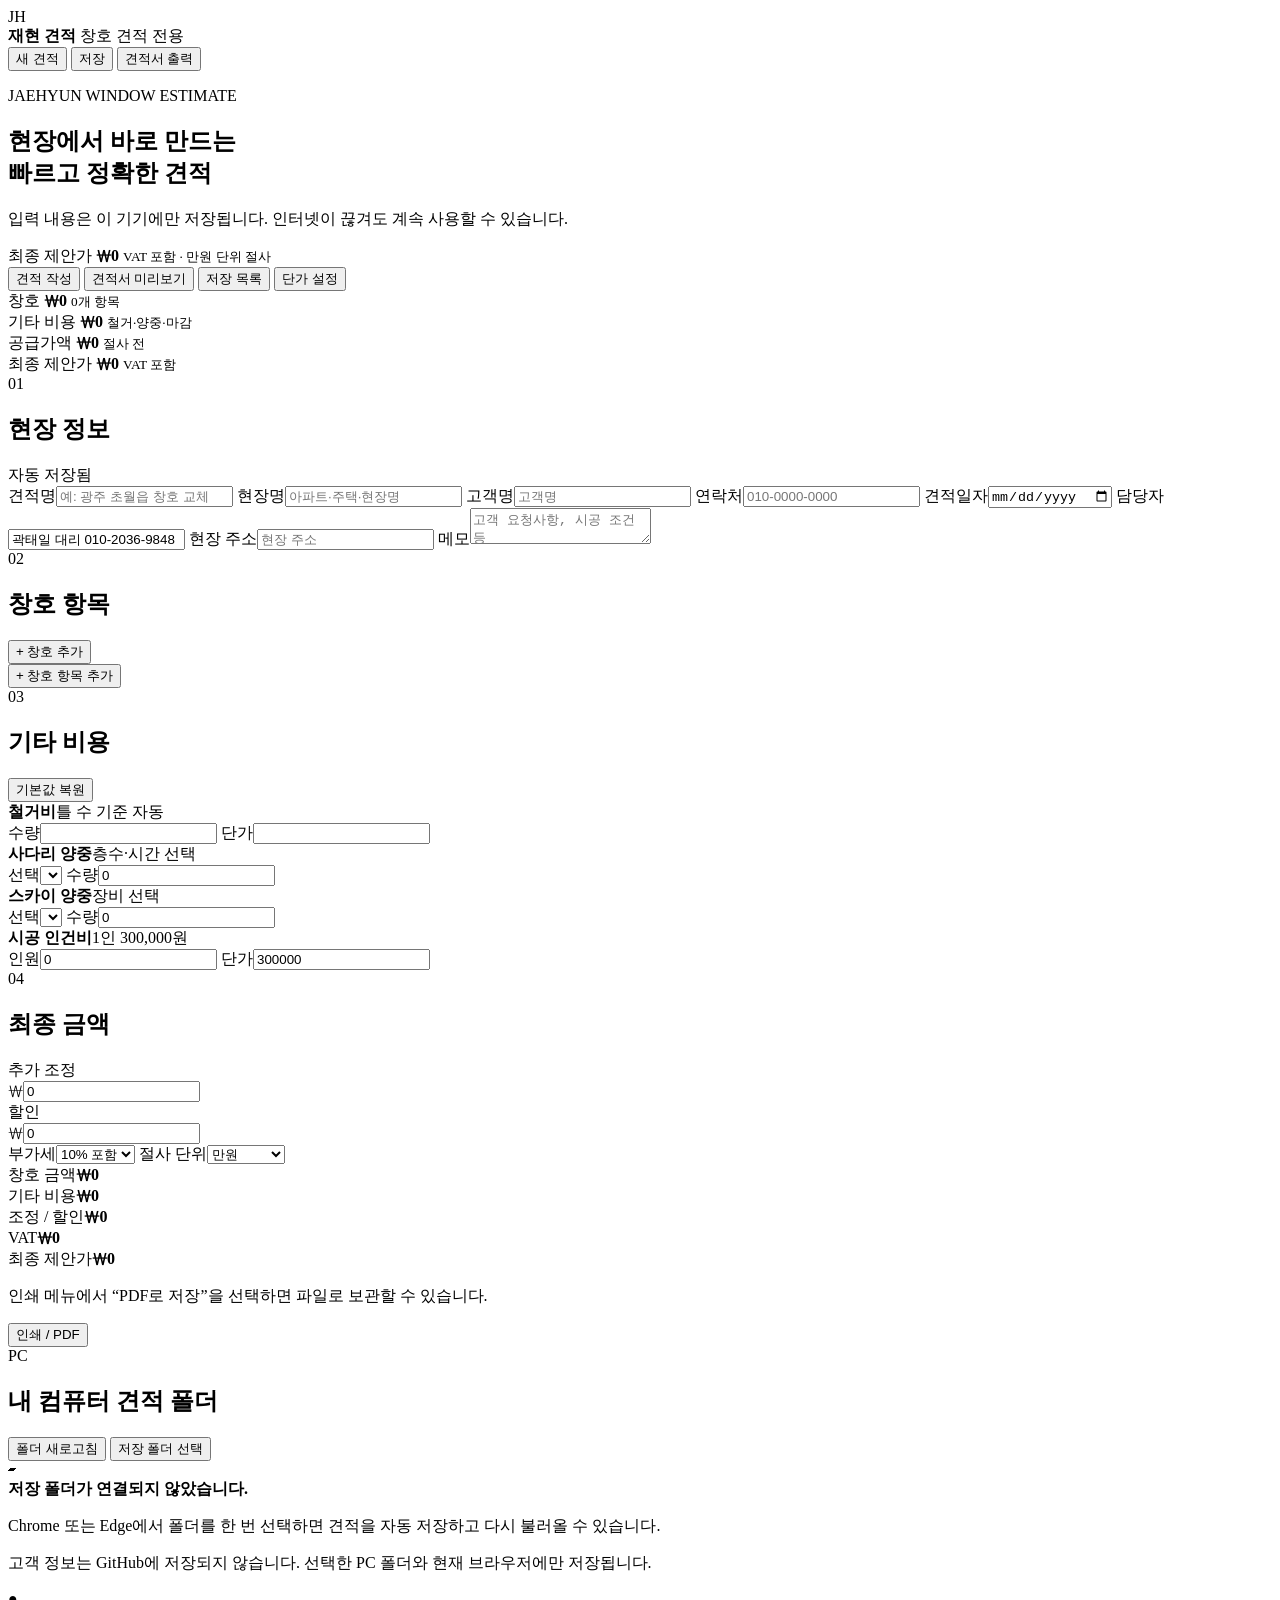
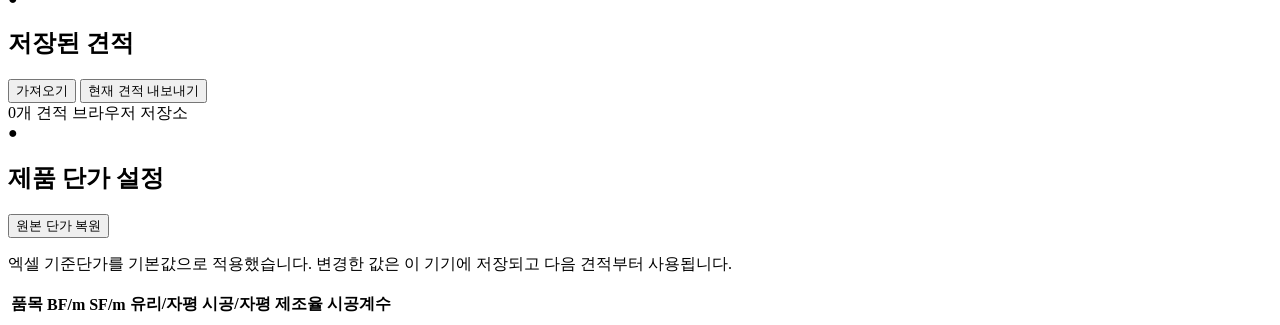
==== index.html @ d952bd0a "Create index.html" ====
<!doctype html>
<html lang="ko">
<head>
  <meta charset="utf-8">
  <meta name="viewport" content="width=device-width, initial-scale=1, viewport-fit=cover">
  <meta name="theme-color" content="#123b33">
  <meta name="description" content="재현하늘창 전용 창호 견적 앱">
  <title>재현 견적</title>
  <link rel="manifest" href="./manifest.webmanifest">
  <link rel="icon" href="./icon.svg" type="image/svg+xml">
  <link rel="stylesheet" href="./styles.css?v=2">
</head>
<body>
  <header class="app-header">
    <div class="brand">
      <span class="brand-mark" aria-hidden="true">JH</span>
      <div>
        <strong>재현 견적</strong>
        <span>창호 견적 전용</span>
      </div>
    </div>
    <nav class="header-actions" aria-label="견적 작업">
      <button type="button" class="ghost" id="newQuoteBtn">새 견적</button>
      <button type="button" class="ghost" id="saveBtn">저장</button>
      <button type="button" class="primary" id="printBtn">견적서 출력</button>
    </nav>
  </header>

  <main class="app-shell">
    <section class="hero">
      <div>
        <p class="eyebrow">JAEHYUN WINDOW ESTIMATE</p>
        <h1>현장에서 바로 만드는<br>빠르고 정확한 견적</h1>
        <p>입력 내용은 이 기기에만 저장됩니다. 인터넷이 끊겨도 계속 사용할 수 있습니다.</p>
      </div>
      <div class="hero-total">
        <span>최종 제안가</span>
        <strong id="heroTotal">₩0</strong>
        <small id="heroVatLabel">VAT 포함 · 만원 단위 절사</small>
      </div>
    </section>

    <div class="tabs" role="tablist" aria-label="화면 선택">
      <button class="tab active" type="button" data-tab="editor" role="tab">견적 작성</button>
      <button class="tab" type="button" data-tab="preview" role="tab">견적서 미리보기</button>
      <button class="tab" type="button" data-tab="saved" role="tab">저장 목록</button>
      <button class="tab" type="button" data-tab="settings" role="tab">단가 설정</button>
    </div>

    <section id="editorTab" class="tab-panel active">
      <div class="summary-grid">
        <article class="summary-card">
          <span>창호</span>
          <strong id="windowTotal">₩0</strong>
          <small id="windowCount">0개 항목</small>
        </article>
        <article class="summary-card">
          <span>기타 비용</span>
          <strong id="extraTotal">₩0</strong>
          <small>철거·양중·마감</small>
        </article>
        <article class="summary-card">
          <span>공급가액</span>
          <strong id="supplyTotal">₩0</strong>
          <small>절사 전</small>
        </article>
        <article class="summary-card accent">
          <span>최종 제안가</span>
          <strong id="finalTotal">₩0</strong>
          <small id="vatSummary">VAT 포함</small>
        </article>
      </div>

      <section class="panel">
        <div class="panel-heading">
          <div>
            <span class="step">01</span>
            <h2>현장 정보</h2>
          </div>
          <span class="autosave">자동 저장됨</span>
        </div>
        <div class="form-grid">
          <label><span>견적명</span><input id="quoteName" placeholder="예: 광주 초월읍 창호 교체"></label>
          <label><span>현장명</span><input id="siteName" placeholder="아파트·주택·현장명"></label>
          <label><span>고객명</span><input id="customerName" placeholder="고객명"></label>
          <label><span>연락처</span><input id="customerPhone" inputmode="tel" placeholder="010-0000-0000"></label>
          <label><span>견적일자</span><input id="quoteDate" type="date"></label>
          <label><span>담당자</span><input id="manager" value="곽태일 대리 010-2036-9848"></label>
          <label class="span-2"><span>현장 주소</span><input id="siteAddress" placeholder="현장 주소"></label>
          <label class="span-2"><span>메모</span><textarea id="memo" rows="2" placeholder="고객 요청사항, 시공 조건 등"></textarea></label>
        </div>
      </section>

      <section class="panel">
        <div class="panel-heading">
          <div>
            <span class="step">02</span>
            <h2>창호 항목</h2>
          </div>
          <button type="button" class="secondary" id="addItemBtn">+ 창호 추가</button>
        </div>
        <div id="items" class="items"></div>
        <button type="button" class="add-wide" id="addItemWideBtn">+ 창호 항목 추가</button>
      </section>

      <section class="panel">
        <div class="panel-heading">
          <div>
            <span class="step">03</span>
            <h2>기타 비용</h2>
          </div>
          <button type="button" class="text-button" id="resetExtrasBtn">기본값 복원</button>
        </div>
        <div class="extras-grid">
          <article class="extra-card">
            <div class="extra-title"><strong>철거비</strong><span>틀 수 기준 자동</span></div>
            <label><span>수량</span><input id="demolitionQty" type="number" min="0" step="1"></label>
            <label><span>단가</span><input id="demolitionPrice" type="number" min="0" step="10000"></label>
          </article>
          <article class="extra-card">
            <div class="extra-title"><strong>사다리 양중</strong><span>층수·시간 선택</span></div>
            <label><span>선택</span><select id="ladderType"></select></label>
            <label><span>수량</span><input id="ladderQty" type="number" min="0" step="1" value="0"></label>
          </article>
          <article class="extra-card">
            <div class="extra-title"><strong>스카이 양중</strong><span>장비 선택</span></div>
            <label><span>선택</span><select id="skyType"></select></label>
            <label><span>수량</span><input id="skyQty" type="number" min="0" step="1" value="0"></label>
          </article>
          <article class="extra-card">
            <div class="extra-title"><strong>시공 인건비</strong><span>1인 300,000원</span></div>
            <label><span>인원</span><input id="laborQty" type="number" min="0" step="1" value="0"></label>
            <label><span>단가</span><input id="laborPrice" type="number" min="0" step="10000" value="300000"></label>
          </article>
        </div>
        <div id="fixedExtras" class="fixed-extras"></div>
      </section>

      <section class="panel totals-panel">
        <div class="panel-heading">
          <div>
            <span class="step">04</span>
            <h2>최종 금액</h2>
          </div>
        </div>
        <div class="total-controls">
          <label><span>추가 조정</span><div class="money-input"><span>₩</span><input id="adjustment" type="number" step="10000" value="0"></div></label>
          <label><span>할인</span><div class="money-input"><span>₩</span><input id="discount" type="number" min="0" step="10000" value="0"></div></label>
          <label><span>부가세</span><select id="vatMode"><option value="included">10% 포함</option><option value="excluded">별도</option></select></label>
          <label><span>절사 단위</span><select id="roundUnit"><option value="10000">만원</option><option value="1000">천원</option><option value="1">절사 없음</option></select></label>
        </div>
        <div class="total-breakdown">
          <div><span>창호 금액</span><strong id="breakWindow">₩0</strong></div>
          <div><span>기타 비용</span><strong id="breakExtra">₩0</strong></div>
          <div><span>조정 / 할인</span><strong id="breakAdjust">₩0</strong></div>
          <div><span>VAT</span><strong id="breakVat">₩0</strong></div>
          <div class="grand"><span>최종 제안가</span><strong id="breakFinal">₩0</strong></div>
        </div>
      </section>
    </section>

    <section id="previewTab" class="tab-panel">
      <div class="preview-toolbar">
        <p>인쇄 메뉴에서 “PDF로 저장”을 선택하면 파일로 보관할 수 있습니다.</p>
        <button type="button" class="primary" id="previewPrintBtn">인쇄 / PDF</button>
      </div>
      <article id="quoteDocument" class="quote-document"></article>
    </section>

    <section id="savedTab" class="tab-panel">
      <section class="panel folder-panel">
        <div class="panel-heading">
          <div><span class="step">PC</span><h2>내 컴퓨터 견적 폴더</h2></div>
          <div class="inline-actions">
            <button type="button" class="ghost" id="refreshFolderBtn">폴더 새로고침</button>
            <button type="button" class="secondary" id="connectFolderBtn">저장 폴더 선택</button>
          </div>
        </div>
        <div class="folder-status">
          <div class="folder-icon" aria-hidden="true">▰</div>
          <div>
            <strong id="folderStatusTitle">저장 폴더가 연결되지 않았습니다.</strong>
            <p id="folderStatusText">Chrome 또는 Edge에서 폴더를 한 번 선택하면 견적을 자동 저장하고 다시 불러올 수 있습니다.</p>
          </div>
          <button type="button" class="text-button" id="disconnectFolderBtn" hidden>연결 해제</button>
        </div>
        <p class="folder-help" id="folderSupportNote">
          고객 정보는 GitHub에 저장되지 않습니다. 선택한 PC 폴더와 현재 브라우저에만 저장됩니다.
        </p>
      </section>
      <section class="panel">
        <div class="panel-heading">
          <div><span class="step">●</span><h2>저장된 견적</h2></div>
          <div class="inline-actions">
            <button type="button" class="ghost" id="importBtn">가져오기</button>
            <button type="button" class="secondary" id="exportBtn">현재 견적 내보내기</button>
            <input type="file" id="importFile" accept=".json" hidden>
          </div>
        </div>
        <div class="storage-filter">
          <span id="savedCount">0개 견적</span>
          <span id="storageMode">브라우저 저장소</span>
        </div>
        <div id="savedQuotes" class="saved-list"></div>
      </section>
    </section>

    <section id="settingsTab" class="tab-panel">
      <section class="panel">
        <div class="panel-heading">
          <div><span class="step">●</span><h2>제품 단가 설정</h2></div>
          <button type="button" class="text-button" id="resetRatesBtn">원본 단가 복원</button>
        </div>
        <p class="setting-note">엑셀 기준단가를 기본값으로 적용했습니다. 변경한 값은 이 기기에 저장되고 다음 견적부터 사용됩니다.</p>
        <div class="rate-table-wrap">
          <table class="rate-table">
            <thead><tr><th>품목</th><th>BF/m</th><th>SF/m</th><th>유리/자평</th><th>시공/자평</th><th>제조율</th><th>시공계수</th></tr></thead>
            <tbody id="rateTable"></tbody>
          </table>
        </div>
      </section>
    </section>
  </main>

  <div id="toast" class="toast" role="status" aria-live="polite"></div>

  <template id="itemTemplate">
    <article class="item-card">
      <div class="item-head">
        <div><span class="item-number"></span><strong class="item-label">창호</strong></div>
        <strong class="item-total">₩0</strong>
        <button type="button" class="icon-button remove-item" aria-label="항목 삭제">×</button>
      </div>
      <div class="item-form">
        <label><span>부위</span><input data-field="location" placeholder="예: 거실 전면"></label>
        <label class="product-field"><span>품목</span><select data-field="product"></select></label>
        <label><span>가로 W (mm)</span><input data-field="width" type="number" min="0" step="10" inputmode="numeric"></label>
        <label><span>세로 H (mm)</span><input data-field="height" type="number" min="0" step="10" inputmode="numeric"></label>
        <label><span>구조</span><select data-field="structure"><option value="0">2W</option><option value="2">3W</option><option value="4">4W</option></select></label>
        <label><span>핸들</span><select data-field="handle"><option value="크리센트">크리센트</option><option value="오토락">오토락</option><option value="손잡이 없음">없음</option></select></label>
        <label><span>수량</span><input data-field="qty" type="number" min="1" step="1" value="1"></label>
      </div>
      <div class="item-details">
        <span class="item-size">치수를 입력하세요</span>
        <span class="item-area">0 자평</span>
        <button type="button" class="detail-toggle">계산 상세</button>
      </div>
      <div class="calculation-detail"></div>
    </article>
  </template>

  <script src="./app.js?v=2"></script>
</body>
</html>
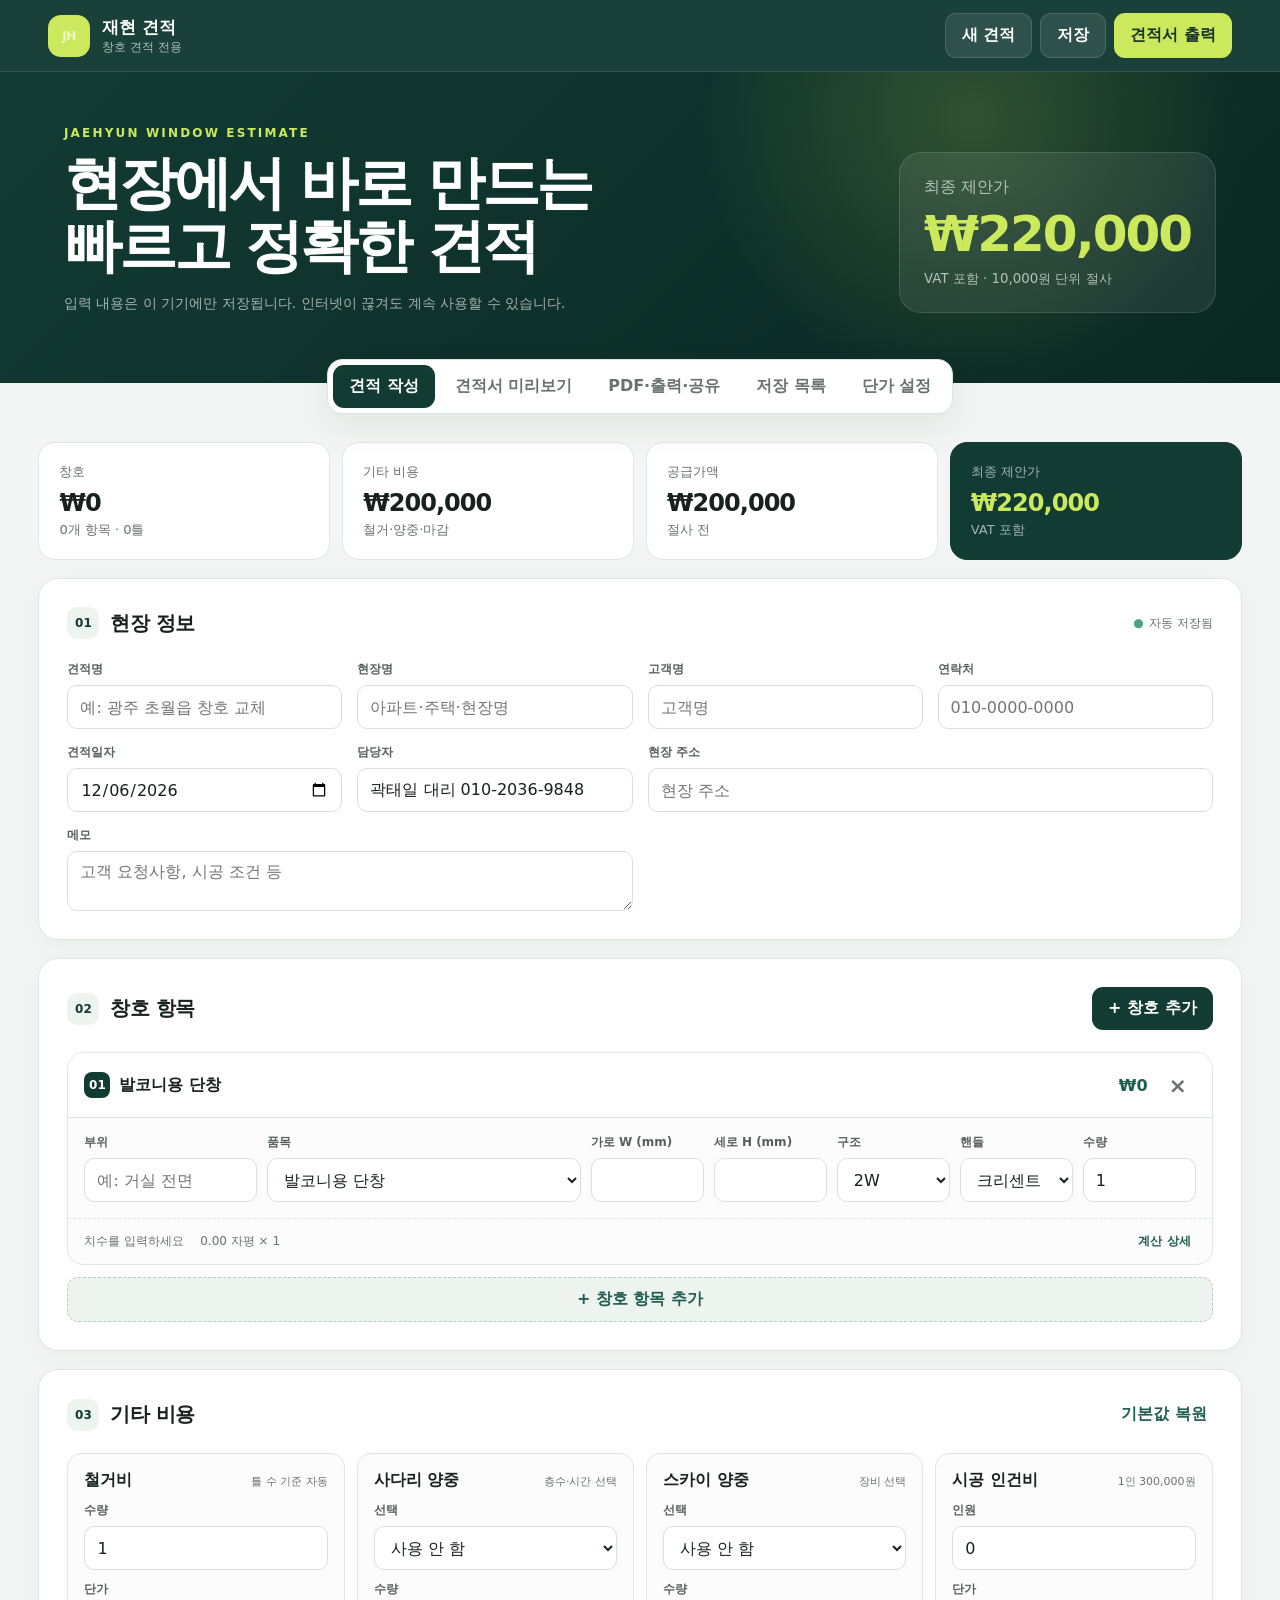
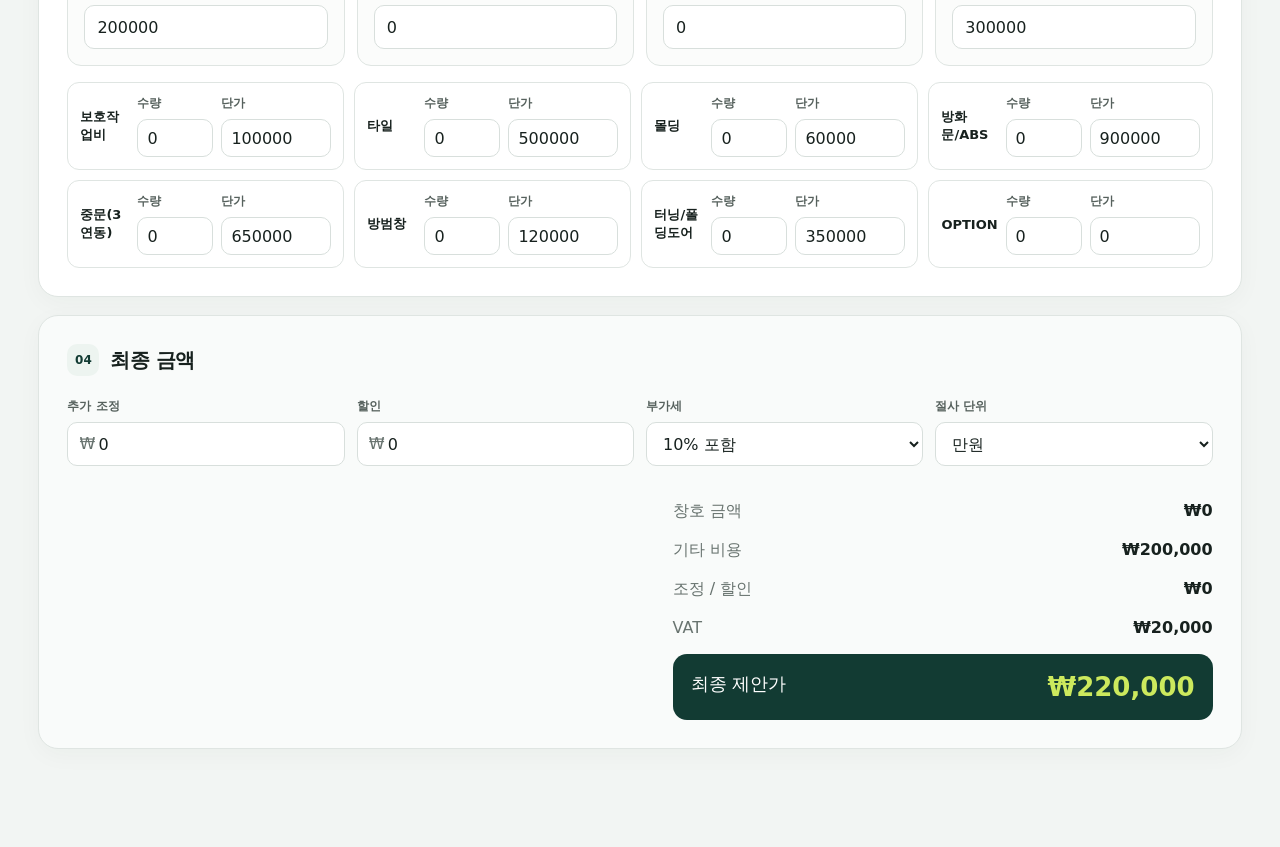
==== commit 8359971e: "Add PDF print and share tab to app" ====
--- a/index.html
+++ b/index.html
@@ -8,7 +8,7 @@
   <title>재현 견적</title>
   <link rel="manifest" href="./manifest.webmanifest">
   <link rel="icon" href="./icon.svg" type="image/svg+xml">
-  <link rel="stylesheet" href="./styles.css?v=2">
+  <link rel="stylesheet" href="./styles.css?v=3">
 </head>
 <body>
   <header class="app-header">
@@ -43,6 +43,7 @@
     <div class="tabs" role="tablist" aria-label="화면 선택">
       <button class="tab active" type="button" data-tab="editor" role="tab">견적 작성</button>
       <button class="tab" type="button" data-tab="preview" role="tab">견적서 미리보기</button>
+      <button class="tab" type="button" data-tab="share" role="tab">PDF·출력·공유</button>
       <button class="tab" type="button" data-tab="saved" role="tab">저장 목록</button>
       <button class="tab" type="button" data-tab="settings" role="tab">단가 설정</button>
     </div>
@@ -162,9 +163,61 @@
     <section id="previewTab" class="tab-panel">
       <div class="preview-toolbar">
         <p>인쇄 메뉴에서 “PDF로 저장”을 선택하면 파일로 보관할 수 있습니다.</p>
-        <button type="button" class="primary" id="previewPrintBtn">인쇄 / PDF</button>
+        <div class="inline-actions">
+          <button type="button" class="ghost" id="previewShareBtn">공유 탭 열기</button>
+          <button type="button" class="primary" id="previewPrintBtn">인쇄 / PDF</button>
+        </div>
       </div>
       <article id="quoteDocument" class="quote-document"></article>
+    </section>
+
+    <section id="shareTab" class="tab-panel">
+      <section class="panel share-panel">
+        <div class="panel-heading">
+          <div>
+            <span class="step">PDF</span>
+            <h2>견적서 PDF·출력·공유</h2>
+          </div>
+          <button type="button" class="primary" id="sharePrintBtn">PDF 생성 / 출력</button>
+        </div>
+        <p class="share-note">
+          PDF는 브라우저 인쇄창에서 <b>PDF로 저장</b>을 선택해 만들 수 있습니다.
+          모바일에서는 <b>휴대폰 공유</b> 버튼으로 카톡·문자·메일 등 가능한 앱을 고를 수 있습니다.
+        </p>
+        <div class="share-grid">
+          <article class="share-card">
+            <span>1</span>
+            <h3>PDF 생성 / 출력</h3>
+            <p>견적서 미리보기 화면만 A4 양식으로 출력하거나 PDF 파일로 저장합니다.</p>
+            <button type="button" class="primary" id="pdfBtn">PDF 저장 / 출력</button>
+          </article>
+          <article class="share-card">
+            <span>2</span>
+            <h3>휴대폰 공유</h3>
+            <p>지원되는 기기에서는 카톡, 문자, 메일, 주변 공유 등 기본 공유창이 열립니다.</p>
+            <button type="button" class="secondary" id="nativeShareBtn">공유창 열기</button>
+          </article>
+          <article class="share-card">
+            <span>3</span>
+            <h3>공유 문구 복사</h3>
+            <p>견적 요약과 앱 링크를 복사해 카톡·문자에 직접 붙여넣을 수 있습니다.</p>
+            <button type="button" class="ghost" id="copyShareTextBtn">문구 복사</button>
+          </article>
+          <article class="share-card">
+            <span>4</span>
+            <h3>문자 보내기</h3>
+            <p>휴대폰 문자 앱이 열리며 견적 요약 문구가 자동으로 들어갑니다.</p>
+            <button type="button" class="ghost" id="smsShareBtn">문자 앱 열기</button>
+          </article>
+        </div>
+        <div class="share-summary">
+          <div>
+            <strong>공유될 견적 요약</strong>
+            <p id="shareSummaryText"></p>
+          </div>
+          <button type="button" class="text-button" id="openPreviewFromShareBtn">견적서 미리보기</button>
+        </div>
+      </section>
     </section>
 
     <section id="savedTab" class="tab-panel">
@@ -249,6 +302,6 @@
     </article>
   </template>
 
-  <script src="./app.js?v=2"></script>
+  <script src="./app.js?v=3"></script>
 </body>
 </html>
--- a/styles.css
+++ b/styles.css
@@ -0,0 +1,242 @@
+:root {
+  --ink: #17211e;
+  --muted: #68736f;
+  --line: #dfe5e2;
+  --paper: #ffffff;
+  --canvas: #f2f5f3;
+  --green: #123b33;
+  --green-2: #1f5d4e;
+  --lime: #cce95d;
+  --soft: #edf4f0;
+  --danger: #b53636;
+  --shadow: 0 12px 35px rgba(23, 45, 38, .08);
+  font-family: Pretendard, "Noto Sans KR", "Malgun Gothic", system-ui, sans-serif;
+}
+
+* { box-sizing: border-box; }
+html { background: var(--canvas); color: var(--ink); }
+body { margin: 0; min-width: 320px; }
+button, input, select, textarea { font: inherit; }
+button { cursor: pointer; }
+
+.app-header {
+  position: sticky; top: 0; z-index: 50;
+  min-height: 72px; padding: 12px clamp(16px, 4vw, 48px);
+  display: flex; align-items: center; justify-content: space-between; gap: 16px;
+  color: white; background: rgba(18, 59, 51, .97);
+  border-bottom: 1px solid rgba(255,255,255,.12); backdrop-filter: blur(16px);
+}
+.brand { display: flex; align-items: center; gap: 12px; }
+.brand-mark {
+  width: 42px; height: 42px; display: grid; place-items: center;
+  border-radius: 13px; color: var(--green); background: var(--lime);
+  font-weight: 900; letter-spacing: -.04em;
+}
+.brand div { display: grid; }
+.brand strong { font-size: 17px; }
+.brand span { color: rgba(255,255,255,.65); font-size: 12px; }
+.header-actions, .inline-actions { display: flex; gap: 8px; flex-wrap: wrap; }
+
+button { border: 0; border-radius: 11px; padding: 11px 16px; font-weight: 750; }
+button.primary { background: var(--lime); color: #17332c; }
+button.secondary { background: var(--green); color: white; }
+button.ghost { color: inherit; background: rgba(255,255,255,.09); border: 1px solid rgba(255,255,255,.12); }
+.panel button.ghost, .preview-toolbar button.ghost { color: var(--green); background: white; border-color: var(--line); }
+.text-button { padding: 6px; color: var(--green-2); background: transparent; }
+.icon-button { width: 36px; height: 36px; padding: 0; border-radius: 50%; color: var(--muted); background: transparent; font-size: 22px; }
+.icon-button:hover { color: var(--danger); background: #fff0f0; }
+
+.app-shell { width: min(1440px, 100%); margin: 0 auto; padding: 0 clamp(14px, 3vw, 40px) 80px; }
+.hero {
+  margin: 0 calc(clamp(14px, 3vw, 40px) * -1); padding: 54px clamp(20px, 5vw, 72px) 70px;
+  display: flex; justify-content: space-between; align-items: end; gap: 40px;
+  color: white; background:
+    radial-gradient(circle at 76% 15%, rgba(204,233,93,.19), transparent 27%),
+    linear-gradient(135deg, #123b33, #0a2822);
+}
+.eyebrow { margin: 0 0 12px; color: var(--lime); font-size: 12px; letter-spacing: .18em; font-weight: 900; }
+.hero h1 { margin: 0; font-size: clamp(32px, 5vw, 58px); line-height: 1.08; letter-spacing: -.055em; }
+.hero p:last-child { margin: 18px 0 0; color: rgba(255,255,255,.62); font-size: 14px; }
+.hero-total { min-width: 290px; padding: 24px; border: 1px solid rgba(255,255,255,.13); border-radius: 22px; background: rgba(255,255,255,.08); }
+.hero-total span, .hero-total small { display: block; color: rgba(255,255,255,.65); }
+.hero-total strong { display: block; margin: 7px 0; color: var(--lime); font-size: clamp(32px, 5vw, 50px); letter-spacing: -.04em; }
+
+.tabs {
+  position: sticky; top: 72px; z-index: 40; margin: -24px auto 28px; width: fit-content; max-width: 100%;
+  display: flex; gap: 4px; padding: 5px; overflow-x: auto;
+  border: 1px solid var(--line); border-radius: 15px; background: white; box-shadow: var(--shadow);
+}
+.tab { white-space: nowrap; color: var(--muted); background: transparent; }
+.tab.active { color: white; background: var(--green); }
+.tab-panel { display: none; }
+.tab-panel.active { display: block; }
+
+.summary-grid { display: grid; grid-template-columns: repeat(4, 1fr); gap: 12px; margin-bottom: 18px; }
+.summary-card { padding: 20px; border: 1px solid var(--line); border-radius: 17px; background: white; }
+.summary-card span, .summary-card small { display: block; color: var(--muted); font-size: 13px; }
+.summary-card strong { display: block; margin: 8px 0 4px; font-size: 24px; letter-spacing: -.04em; }
+.summary-card.accent { color: white; background: var(--green); border-color: var(--green); }
+.summary-card.accent span, .summary-card.accent small { color: rgba(255,255,255,.62); }
+.summary-card.accent strong { color: var(--lime); }
+
+.panel { margin-bottom: 18px; padding: clamp(18px, 3vw, 28px); border: 1px solid var(--line); border-radius: 20px; background: white; box-shadow: 0 6px 24px rgba(26,49,42,.035); }
+.panel-heading { display: flex; justify-content: space-between; align-items: center; gap: 16px; margin-bottom: 22px; }
+.panel-heading > div:first-child { display: flex; align-items: center; gap: 11px; }
+.panel-heading h2 { margin: 0; font-size: 20px; letter-spacing: -.03em; }
+.step { display: grid; place-items: center; width: 32px; height: 32px; border-radius: 10px; color: var(--green); background: var(--soft); font-size: 12px; font-weight: 900; }
+.autosave { color: var(--muted); font-size: 12px; }
+.autosave::before { content: "●"; margin-right: 5px; color: #51a37e; }
+.form-grid { display: grid; grid-template-columns: repeat(4, 1fr); gap: 15px; }
+.form-grid .span-2 { grid-column: span 2; }
+label { display: grid; gap: 7px; }
+label > span { color: #56615d; font-size: 12px; font-weight: 750; }
+input, select, textarea {
+  min-width: 0; width: 100%; min-height: 44px; padding: 10px 12px;
+  border: 1px solid #d8dfdc; border-radius: 10px; color: var(--ink); background: #fff;
+  outline: none; transition: .16s ease;
+}
+textarea { resize: vertical; }
+input:focus, select:focus, textarea:focus { border-color: var(--green-2); box-shadow: 0 0 0 3px rgba(31,93,78,.1); }
+
+.items { display: grid; gap: 12px; }
+.item-card { overflow: hidden; border: 1px solid var(--line); border-radius: 16px; background: #fbfcfb; }
+.item-head { display: grid; grid-template-columns: 1fr auto auto; align-items: center; gap: 12px; padding: 14px 16px; border-bottom: 1px solid var(--line); background: white; }
+.item-head > div { display: flex; align-items: center; gap: 9px; }
+.item-number { display: grid; place-items: center; width: 26px; height: 26px; border-radius: 8px; color: white; background: var(--green); font-size: 12px; font-weight: 850; }
+.item-total { color: var(--green-2); }
+.item-form { display: grid; grid-template-columns: 1.1fr 2fr repeat(5, minmax(90px, .72fr)); gap: 10px; padding: 16px; }
+.item-form input, .item-form select { background: white; }
+.item-details { display: flex; align-items: center; gap: 16px; min-height: 42px; padding: 9px 16px; border-top: 1px dashed var(--line); color: var(--muted); font-size: 12px; }
+.detail-toggle { margin-left: auto; padding: 5px; color: var(--green-2); background: transparent; font-size: 12px; }
+.calculation-detail { display: none; padding: 12px 16px; color: var(--muted); background: var(--soft); font-size: 12px; line-height: 1.7; }
+.item-card.detail-open .calculation-detail { display: block; }
+.add-wide { width: 100%; margin-top: 12px; color: var(--green-2); background: var(--soft); border: 1px dashed #b9ccc4; }
+
+.extras-grid { display: grid; grid-template-columns: repeat(4, 1fr); gap: 12px; }
+.extra-card { padding: 16px; border: 1px solid var(--line); border-radius: 14px; background: #fbfcfb; }
+.extra-card label { margin-top: 11px; }
+.extra-title { display: flex; justify-content: space-between; align-items: baseline; gap: 8px; }
+.extra-title span { color: var(--muted); font-size: 11px; }
+.fixed-extras { margin-top: 16px; display: grid; grid-template-columns: repeat(4, 1fr); gap: 10px; }
+.fixed-extra { display: grid; grid-template-columns: 1fr 76px 110px; align-items: end; gap: 8px; padding: 12px; border: 1px solid var(--line); border-radius: 12px; }
+.fixed-extra strong { align-self: center; font-size: 13px; }
+.fixed-extra input { min-height: 38px; padding: 7px 9px; }
+
+.totals-panel { background: #f9fbfa; }
+.total-controls { display: grid; grid-template-columns: repeat(4, 1fr); gap: 12px; }
+.money-input { position: relative; }
+.money-input span { position: absolute; left: 12px; top: 12px; color: var(--muted); }
+.money-input input { padding-left: 30px; }
+.total-breakdown { width: min(540px, 100%); margin: 26px 0 0 auto; }
+.total-breakdown > div { display: flex; justify-content: space-between; padding: 9px 0; color: var(--muted); }
+.total-breakdown strong { color: var(--ink); }
+.total-breakdown .grand { margin-top: 8px; padding: 18px; border-radius: 14px; color: white; background: var(--green); font-size: 18px; }
+.total-breakdown .grand strong { color: var(--lime); font-size: 26px; }
+
+.preview-toolbar { margin-bottom: 14px; display: flex; align-items: center; justify-content: space-between; gap: 18px; padding: 14px 18px; border-radius: 14px; background: white; }
+.preview-toolbar p { margin: 0; color: var(--muted); font-size: 13px; }
+.quote-document { width: 210mm; min-height: 297mm; margin: 0 auto; padding: 15mm; color: #111; background: white; box-shadow: var(--shadow); font-family: "Malgun Gothic", sans-serif; }
+.quote-title { text-align: center; font-size: 25px; letter-spacing: .25em; text-decoration: underline; text-underline-offset: 7px; }
+.quote-meta { display: grid; grid-template-columns: 1fr 1.15fr; gap: 20px; margin: 28px 0 18px; }
+.quote-meta-box { border: 1px solid #333; }
+.quote-meta-row { display: grid; grid-template-columns: 84px 1fr; border-bottom: 1px solid #777; }
+.quote-meta-row:last-child { border-bottom: 0; }
+.quote-meta-row b, .quote-meta-row span { padding: 7px 8px; font-size: 11px; }
+.quote-meta-row b { text-align: center; background: #f1f1f1; border-right: 1px solid #777; }
+.quote-total-words { padding: 10px; border: 2px solid #222; text-align: center; font-size: 15px; font-weight: 800; }
+.doc-table { width: 100%; margin-top: 14px; border-collapse: collapse; table-layout: fixed; font-size: 10px; }
+.doc-table th, .doc-table td { padding: 6px 5px; border: 1px solid #555; text-align: center; word-break: keep-all; }
+.doc-table th { background: #ececec; }
+.doc-table td.left { text-align: left; }
+.doc-table td.money { text-align: right; }
+.doc-summary { margin: 14px 0 0 auto; width: 52%; border-collapse: collapse; font-size: 11px; }
+.doc-summary th, .doc-summary td { padding: 7px; border: 1px solid #555; }
+.doc-summary th { text-align: left; background: #eee; }
+.doc-summary td { text-align: right; font-weight: 800; }
+.doc-notes { margin-top: 20px; padding: 13px; border: 1px solid #777; font-size: 9px; line-height: 1.65; white-space: pre-line; }
+.doc-sign { margin-top: 20px; text-align: right; font-size: 11px; }
+
+.saved-list { display: grid; gap: 10px; }
+.folder-panel { border-color: #bcd1c8; background: linear-gradient(135deg, #fff, #f4f9f6); }
+.folder-status {
+  display: grid; grid-template-columns: auto 1fr auto; gap: 14px; align-items: center;
+  padding: 16px; border: 1px solid var(--line); border-radius: 14px; background: white;
+}
+.folder-icon {
+  width: 44px; height: 44px; display: grid; place-items: center;
+  border-radius: 13px; color: var(--green); background: var(--lime); font-size: 20px;
+}
+.folder-status strong { display: block; margin-bottom: 4px; }
+.folder-status p, .folder-help { margin: 0; color: var(--muted); font-size: 12px; line-height: 1.6; }
+.folder-help { margin-top: 11px; }
+.folder-status.connected { border-color: #8db9a7; }
+.folder-status.connected .folder-icon { color: white; background: var(--green-2); }
+.folder-status.warning { border-color: #dfb56c; background: #fffaf0; }
+.storage-filter { display: flex; justify-content: space-between; gap: 10px; margin: -8px 0 14px; color: var(--muted); font-size: 12px; }
+.saved-card { display: grid; grid-template-columns: 1fr auto; gap: 12px; align-items: center; padding: 16px; border: 1px solid var(--line); border-radius: 13px; }
+.saved-card h3 { margin: 0 0 5px; font-size: 16px; }
+.saved-card p { margin: 0; color: var(--muted); font-size: 12px; }
+.saved-card .storage-badge { display: inline-block; margin-left: 6px; padding: 2px 6px; border-radius: 99px; color: var(--green-2); background: var(--soft); font-size: 10px; }
+.saved-card-actions { display: flex; gap: 6px; }
+.saved-card-actions button { padding: 8px 11px; }
+.empty-state { padding: 46px; text-align: center; color: var(--muted); border: 1px dashed var(--line); border-radius: 14px; }
+.setting-note { color: var(--muted); font-size: 13px; }
+.rate-table-wrap { overflow-x: auto; }
+.rate-table { width: 100%; min-width: 900px; border-collapse: collapse; }
+.rate-table th, .rate-table td { padding: 8px; border-bottom: 1px solid var(--line); text-align: left; font-size: 12px; }
+.rate-table th { background: var(--soft); }
+.rate-table input { min-height: 38px; padding: 7px 8px; }
+.toast {
+  position: fixed; right: 22px; bottom: 22px; z-index: 100; max-width: min(380px, calc(100vw - 30px));
+  padding: 13px 17px; border-radius: 12px; color: white; background: #1d2925;
+  opacity: 0; transform: translateY(12px); pointer-events: none; transition: .2s ease; box-shadow: var(--shadow);
+}
+.toast.show { opacity: 1; transform: translateY(0); }
+
+@media (max-width: 1100px) {
+  .summary-grid, .extras-grid { grid-template-columns: repeat(2, 1fr); }
+  .form-grid { grid-template-columns: repeat(2, 1fr); }
+  .item-form { grid-template-columns: repeat(4, 1fr); }
+  .item-form .product-field { grid-column: span 2; }
+  .fixed-extras { grid-template-columns: repeat(2, 1fr); }
+}
+
+@media (max-width: 700px) {
+  .app-header { min-height: 64px; padding: 10px 14px; }
+  .brand span { display: none; }
+  .header-actions .ghost { display: none; }
+  .header-actions button { padding: 10px 12px; }
+  .hero { padding: 34px 18px 54px; display: block; }
+  .hero h1 { font-size: 34px; }
+  .hero-total { margin-top: 28px; min-width: 0; padding: 18px; }
+  .tabs { top: 64px; width: 100%; justify-content: flex-start; margin-top: -18px; }
+  .summary-grid { grid-template-columns: 1fr 1fr; }
+  .summary-card { padding: 15px; }
+  .summary-card strong { font-size: 19px; }
+  .panel { padding: 16px; border-radius: 16px; }
+  .panel-heading { align-items: flex-start; }
+  .form-grid, .extras-grid, .total-controls { grid-template-columns: 1fr; }
+  .form-grid .span-2 { grid-column: auto; }
+  .item-form { grid-template-columns: 1fr 1fr; padding: 13px; }
+  .item-form .product-field { grid-column: span 2; }
+  .item-form label:first-child { grid-column: span 2; }
+  .fixed-extras { grid-template-columns: 1fr; }
+  .item-details { flex-wrap: wrap; gap: 8px 14px; }
+  .detail-toggle { margin-left: 0; }
+  .preview-toolbar { align-items: stretch; flex-direction: column; }
+  .quote-document { width: 100%; min-height: auto; padding: 18px; overflow-x: auto; }
+  .saved-card { grid-template-columns: 1fr; }
+  .folder-status { grid-template-columns: auto 1fr; }
+  .folder-status > button { grid-column: 1 / -1; justify-self: start; }
+  .saved-card-actions { justify-content: stretch; }
+  .saved-card-actions button { flex: 1; }
+}
+
+@media print {
+  @page { size: A4; margin: 8mm; }
+  body { background: white; }
+  .app-header, .hero, .tabs, #editorTab, #savedTab, #settingsTab, .preview-toolbar, .toast { display: none !important; }
+  .app-shell { width: auto; padding: 0; }
+  #previewTab { display: block !important; }
+  .quote-document { width: auto; min-height: 0; margin: 0; padding: 0; box-shadow: none; }
+}
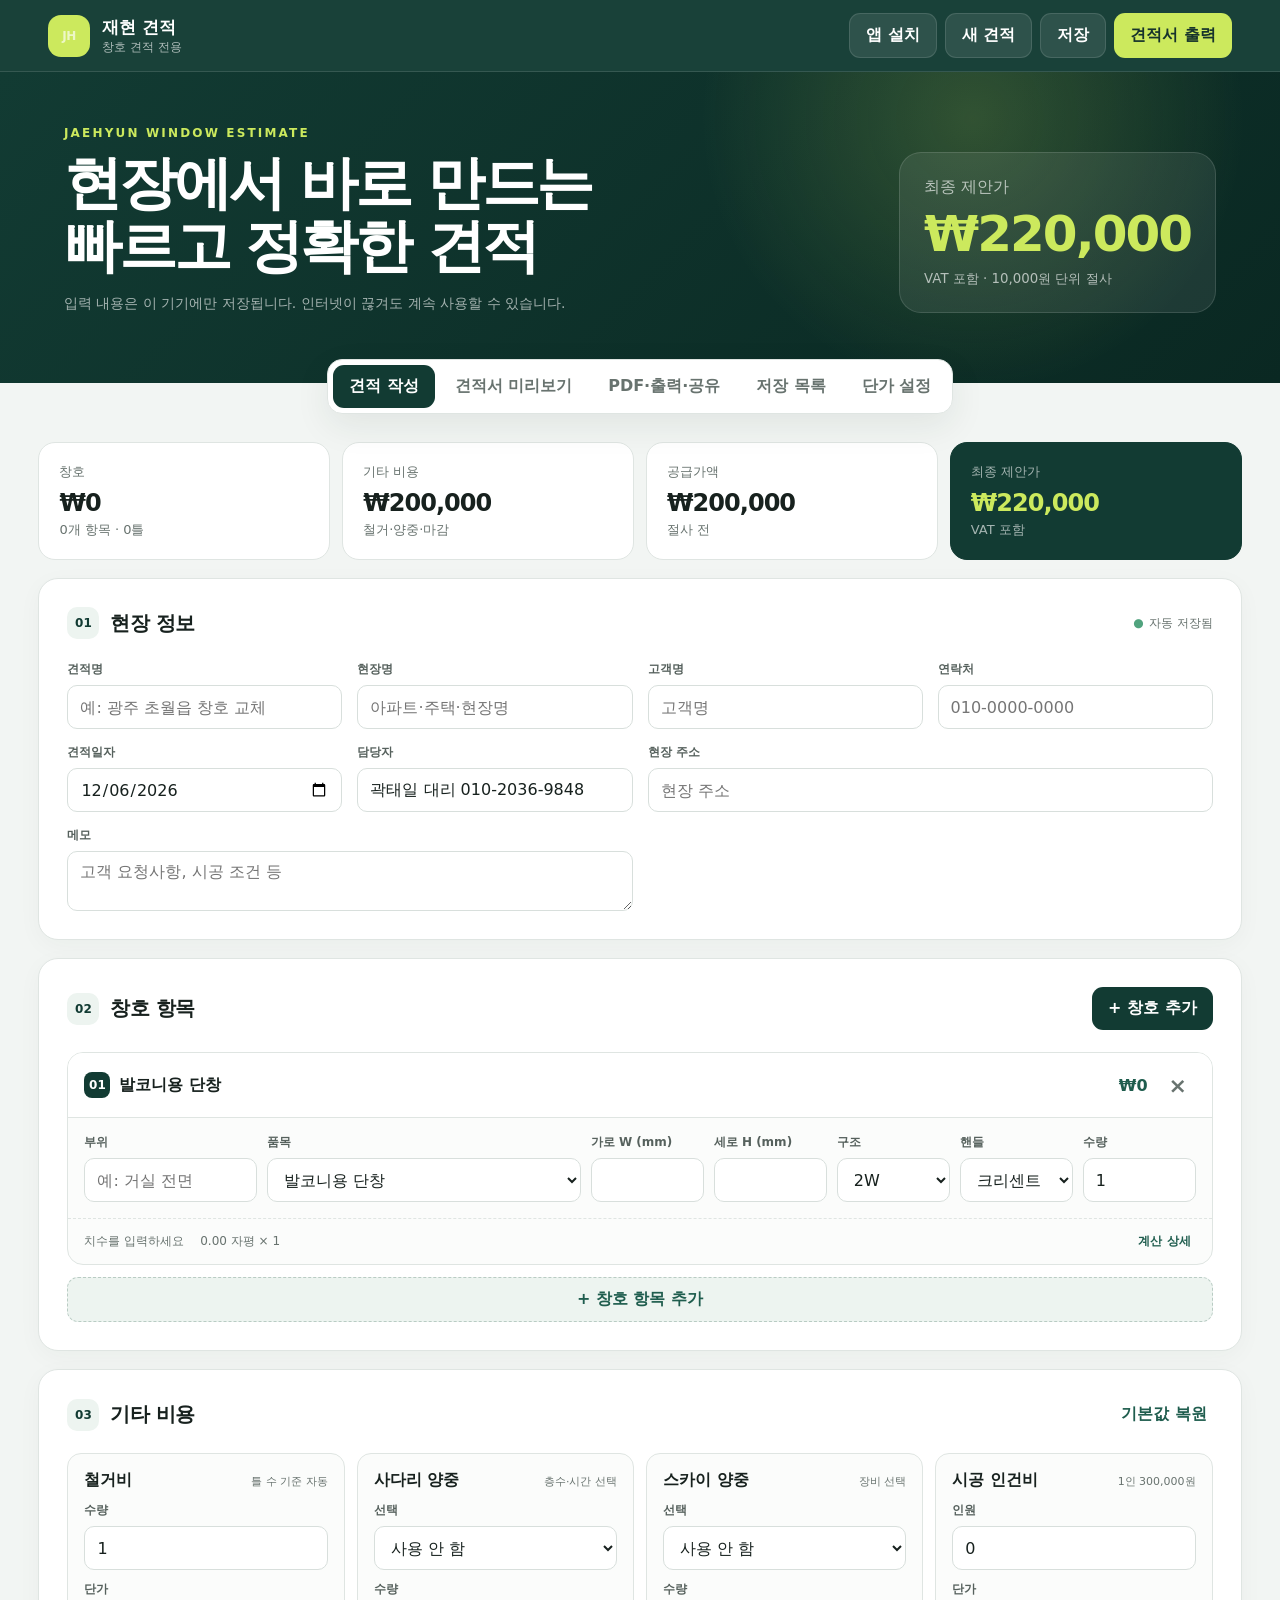
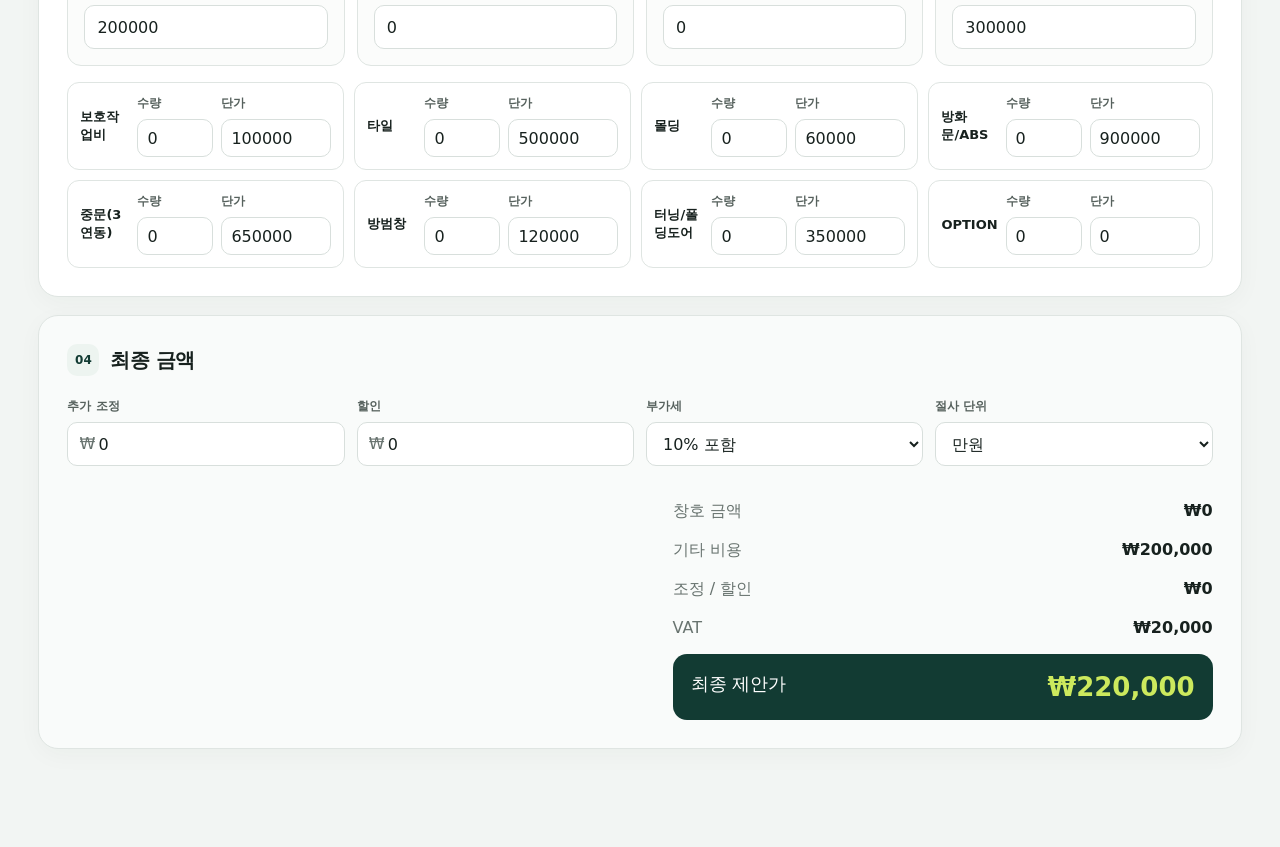
==== commit db84caa7: "Add app install button and guide modal" ====
--- a/index.html
+++ b/index.html
@@ -5,10 +5,14 @@
   <meta name="viewport" content="width=device-width, initial-scale=1, viewport-fit=cover">
   <meta name="theme-color" content="#123b33">
   <meta name="description" content="재현하늘창 전용 창호 견적 앱">
+  <meta name="mobile-web-app-capable" content="yes">
+  <meta name="apple-mobile-web-app-capable" content="yes">
+  <meta name="apple-mobile-web-app-title" content="재현견적">
+  <meta name="apple-mobile-web-app-status-bar-style" content="black-translucent">
   <title>재현 견적</title>
   <link rel="manifest" href="./manifest.webmanifest">
   <link rel="icon" href="./icon.svg" type="image/svg+xml">
-  <link rel="stylesheet" href="./styles.css?v=3">
+  <link rel="stylesheet" href="./styles.css?v=5">
 </head>
 <body>
   <header class="app-header">
@@ -20,6 +24,7 @@
       </div>
     </div>
     <nav class="header-actions" aria-label="견적 작업">
+      <button type="button" class="ghost install-action" id="installAppBtn">앱 설치</button>
       <button type="button" class="ghost" id="newQuoteBtn">새 견적</button>
       <button type="button" class="ghost" id="saveBtn">저장</button>
       <button type="button" class="primary" id="printBtn">견적서 출력</button>
@@ -200,7 +205,7 @@
           <article class="share-card">
             <span>3</span>
             <h3>공유 문구 복사</h3>
-            <p>견적 요약과 앱 링크를 복사해 카톡·문자에 직접 붙여넣을 수 있습니다.</p>
+            <p>견적 요약 문구를 복사해 카톡·문자에 직접 붙여넣을 수 있습니다.</p>
             <button type="button" class="ghost" id="copyShareTextBtn">문구 복사</button>
           </article>
           <article class="share-card">
@@ -276,6 +281,33 @@
   </main>
 
   <div id="toast" class="toast" role="status" aria-live="polite"></div>
+
+  <div id="installModal" class="modal-backdrop" hidden>
+    <section class="install-modal" role="dialog" aria-modal="true" aria-labelledby="installTitle">
+      <button type="button" class="modal-close" id="installCloseBtn" aria-label="설치 안내 닫기">×</button>
+      <span class="step">APP</span>
+      <h2 id="installTitle">재현견적앱 설치 안내</h2>
+      <p id="installMessage">이 기기에서 앱처럼 설치해 홈 화면에서 바로 실행할 수 있습니다.</p>
+      <div class="install-steps">
+        <article>
+          <strong>Android / Chrome / Edge</strong>
+          <p>상단의 <b>앱 설치</b> 버튼을 누른 뒤 브라우저 설치창에서 <b>설치</b>를 선택하세요.</p>
+        </article>
+        <article>
+          <strong>iPhone / iPad Safari</strong>
+          <p>Safari 하단 <b>공유</b> 버튼 → <b>홈 화면에 추가</b> → <b>추가</b>를 누르세요.</p>
+        </article>
+        <article>
+          <strong>설치 후 사용</strong>
+          <p>홈 화면의 <b>재현견적</b> 아이콘을 누르면 브라우저 주소창 없이 앱처럼 실행됩니다.</p>
+        </article>
+      </div>
+      <div class="inline-actions install-modal-actions">
+        <button type="button" class="primary" id="installPromptBtn">설치 실행</button>
+        <a class="secondary link-button" href="./install.html">설치 전용 페이지 열기</a>
+      </div>
+    </section>
+  </div>
 
   <template id="itemTemplate">
     <article class="item-card">
@@ -302,6 +334,6 @@
     </article>
   </template>
 
-  <script src="./app.js?v=3"></script>
+  <script src="./app.js?v=5"></script>
 </body>
 </html>
--- a/styles.css
+++ b/styles.css
@@ -135,6 +135,26 @@
 
 .preview-toolbar { margin-bottom: 14px; display: flex; align-items: center; justify-content: space-between; gap: 18px; padding: 14px 18px; border-radius: 14px; background: white; }
 .preview-toolbar p { margin: 0; color: var(--muted); font-size: 13px; }
+.share-panel { background: linear-gradient(135deg, #fff, #f4f9f6); }
+.share-note { margin: -4px 0 18px; color: var(--muted); font-size: 13px; line-height: 1.7; }
+.share-grid { display: grid; grid-template-columns: repeat(4, 1fr); gap: 12px; }
+.share-card {
+  display: flex; flex-direction: column; gap: 10px; min-height: 210px;
+  padding: 18px; border: 1px solid var(--line); border-radius: 16px; background: white;
+}
+.share-card span {
+  width: 32px; height: 32px; display: grid; place-items: center;
+  border-radius: 999px; color: var(--green); background: var(--lime); font-weight: 800;
+}
+.share-card h3 { margin: 0; font-size: 17px; }
+.share-card p { flex: 1; margin: 0; color: var(--muted); font-size: 12px; line-height: 1.6; }
+.share-card button { width: 100%; }
+.share-summary {
+  display: flex; justify-content: space-between; gap: 16px; align-items: center;
+  margin-top: 16px; padding: 16px 18px; border: 1px dashed #abc4ba; border-radius: 16px; background: white;
+}
+.share-summary strong { display: block; margin-bottom: 6px; }
+.share-summary p { margin: 0; color: var(--muted); font-size: 13px; line-height: 1.6; white-space: pre-line; }
 .quote-document { width: 210mm; min-height: 297mm; margin: 0 auto; padding: 15mm; color: #111; background: white; box-shadow: var(--shadow); font-family: "Malgun Gothic", sans-serif; }
 .quote-title { text-align: center; font-size: 25px; letter-spacing: .25em; text-decoration: underline; text-underline-offset: 7px; }
 .quote-meta { display: grid; grid-template-columns: 1fr 1.15fr; gap: 20px; margin: 28px 0 18px; }
@@ -199,6 +219,7 @@
   .item-form { grid-template-columns: repeat(4, 1fr); }
   .item-form .product-field { grid-column: span 2; }
   .fixed-extras { grid-template-columns: repeat(2, 1fr); }
+  .share-grid { grid-template-columns: repeat(2, 1fr); }
 }
 
 @media (max-width: 700px) {
@@ -224,6 +245,10 @@
   .item-details { flex-wrap: wrap; gap: 8px 14px; }
   .detail-toggle { margin-left: 0; }
   .preview-toolbar { align-items: stretch; flex-direction: column; }
+  .preview-toolbar .inline-actions { flex-direction: column; }
+  .share-grid { grid-template-columns: 1fr; }
+  .share-card { min-height: auto; }
+  .share-summary { align-items: flex-start; flex-direction: column; }
   .quote-document { width: 100%; min-height: auto; padding: 18px; overflow-x: auto; }
   .saved-card { grid-template-columns: 1fr; }
   .folder-status { grid-template-columns: auto 1fr; }
@@ -235,7 +260,7 @@
 @media print {
   @page { size: A4; margin: 8mm; }
   body { background: white; }
-  .app-header, .hero, .tabs, #editorTab, #savedTab, #settingsTab, .preview-toolbar, .toast { display: none !important; }
+  .app-header, .hero, .tabs, #editorTab, #savedTab, #settingsTab, #shareTab, .preview-toolbar, .toast { display: none !important; }
   .app-shell { width: auto; padding: 0; }
   #previewTab { display: block !important; }
   .quote-document { width: auto; min-height: 0; margin: 0; padding: 0; box-shadow: none; }
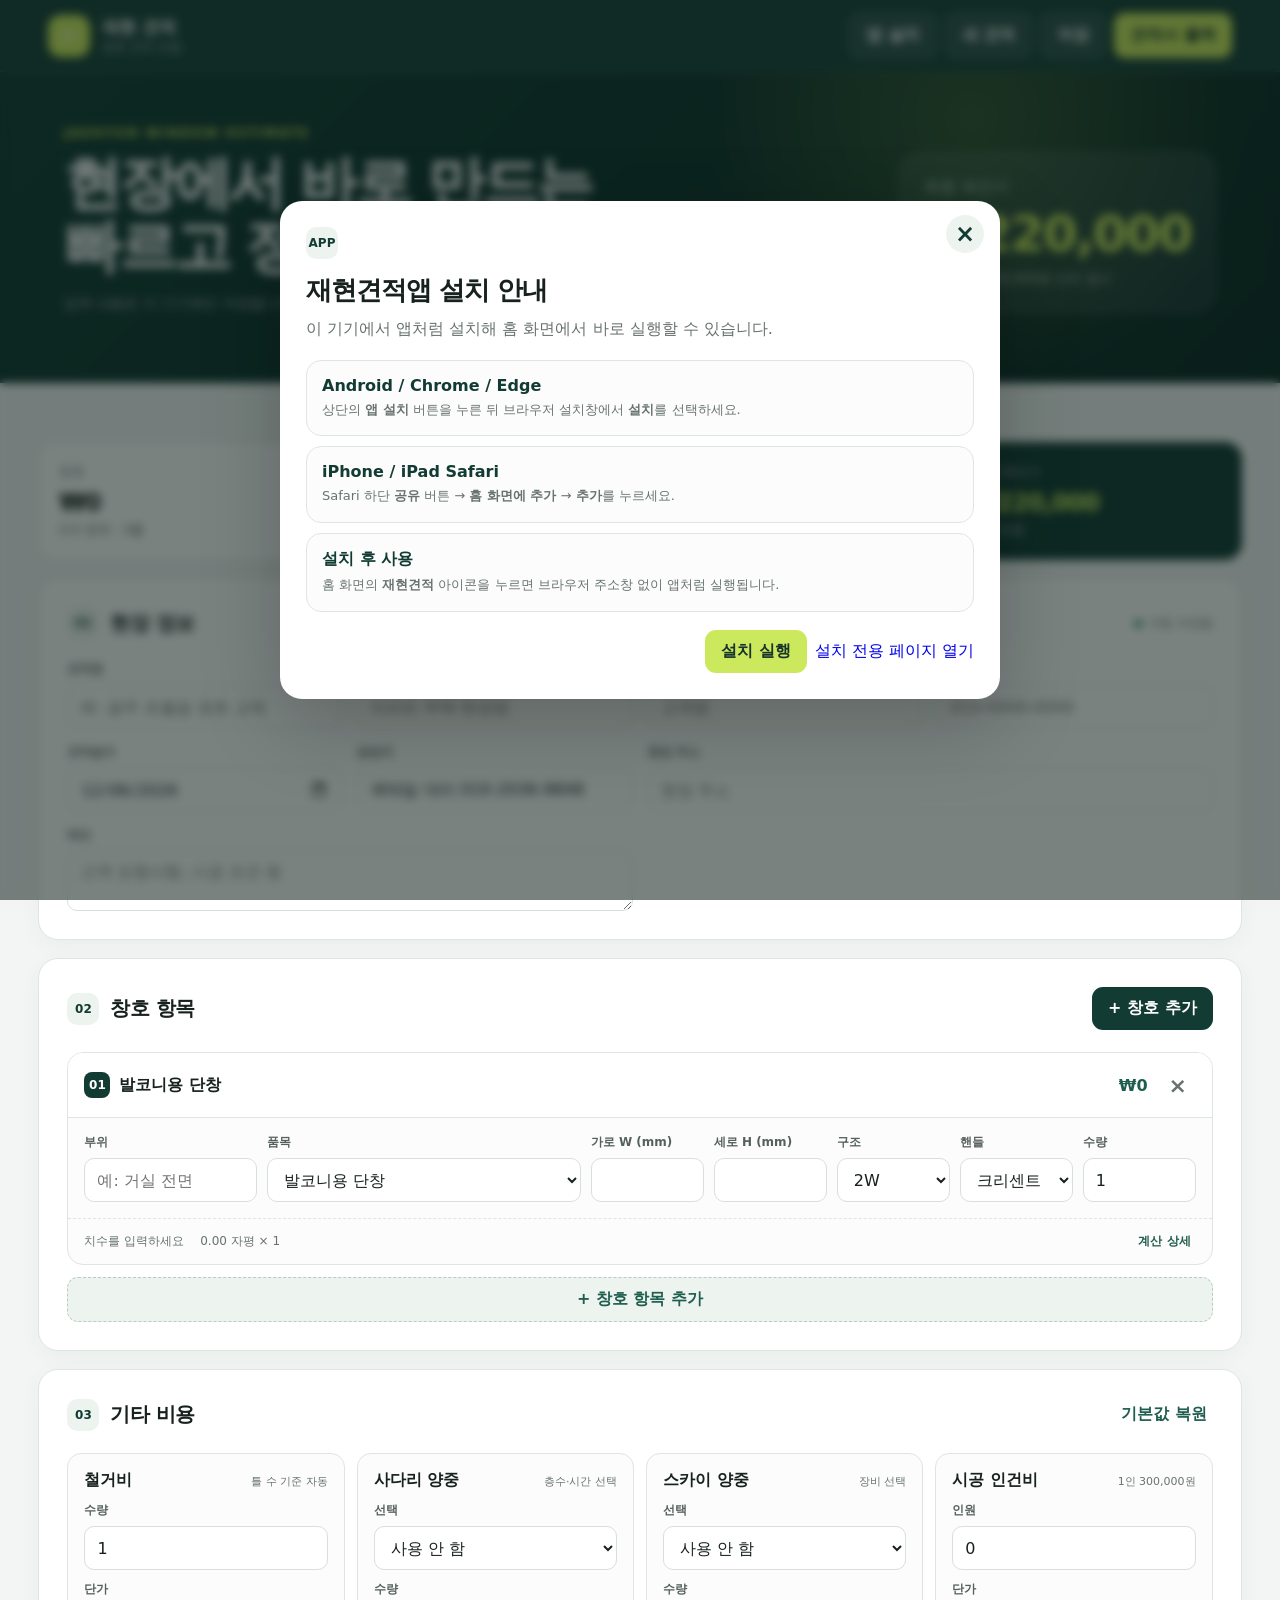
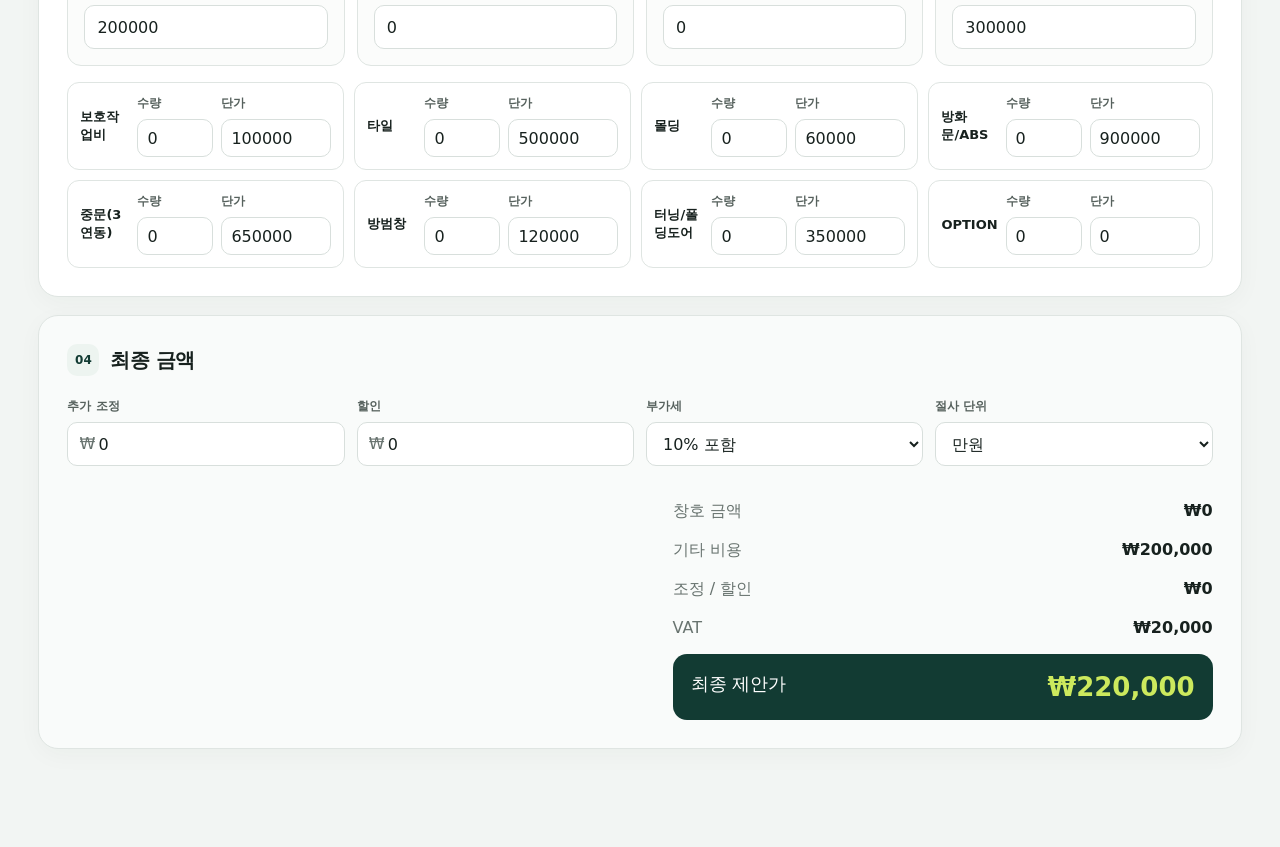
==== commit c6251074: "Route installed app to main quote screen" ====
--- a/index.html
+++ b/index.html
@@ -12,7 +12,7 @@
   <title>재현 견적</title>
   <link rel="manifest" href="./manifest.webmanifest">
   <link rel="icon" href="./icon.svg" type="image/svg+xml">
-  <link rel="stylesheet" href="./styles.css?v=5">
+  <link rel="stylesheet" href="./styles.css?v=6">
 </head>
 <body>
   <header class="app-header">
@@ -334,6 +334,6 @@
     </article>
   </template>
 
-  <script src="./app.js?v=5"></script>
+  <script src="./app.js?v=6"></script>
 </body>
 </html>
--- a/styles.css
+++ b/styles.css
@@ -43,6 +43,7 @@
 button.ghost { color: inherit; background: rgba(255,255,255,.09); border: 1px solid rgba(255,255,255,.12); }
 .panel button.ghost, .preview-toolbar button.ghost { color: var(--green); background: white; border-color: var(--line); }
 .text-button { padding: 6px; color: var(--green-2); background: transparent; }
+.link-button { display: inline-flex; align-items: center; justify-content: center; text-decoration: none; }
 .icon-button { width: 36px; height: 36px; padding: 0; border-radius: 50%; color: var(--muted); background: transparent; font-size: 22px; }
 .icon-button:hover { color: var(--danger); background: #fff0f0; }
 
@@ -213,6 +214,28 @@
 }
 .toast.show { opacity: 1; transform: translateY(0); }
 
+.modal-backdrop {
+  position: fixed; inset: 0; z-index: 200;
+  display: grid; place-items: center; padding: 18px;
+  background: rgba(11, 25, 21, .54); backdrop-filter: blur(5px);
+}
+.install-modal {
+  position: relative; width: min(720px, 100%); max-height: min(760px, 92vh); overflow: auto;
+  padding: 26px; border-radius: 22px; background: white; box-shadow: 0 25px 80px rgba(0,0,0,.22);
+}
+.modal-close {
+  position: absolute; right: 16px; top: 14px;
+  width: 38px; height: 38px; padding: 0; border-radius: 999px;
+  color: var(--green); background: var(--soft); font-size: 24px; line-height: 1;
+}
+.install-modal h2 { margin: 14px 0 8px; font-size: 26px; letter-spacing: -.04em; }
+.install-modal > p { margin: 0 0 18px; color: var(--muted); line-height: 1.6; }
+.install-steps { display: grid; gap: 10px; margin: 18px 0; }
+.install-steps article { padding: 15px; border: 1px solid var(--line); border-radius: 15px; background: #fbfcfb; }
+.install-steps strong { display: block; margin-bottom: 5px; color: var(--green); }
+.install-steps p { margin: 0; color: var(--muted); font-size: 13px; line-height: 1.6; }
+.install-modal-actions { justify-content: flex-end; }
+
 @media (max-width: 1100px) {
   .summary-grid, .extras-grid { grid-template-columns: repeat(2, 1fr); }
   .form-grid { grid-template-columns: repeat(2, 1fr); }
@@ -226,6 +249,7 @@
   .app-header { min-height: 64px; padding: 10px 14px; }
   .brand span { display: none; }
   .header-actions .ghost { display: none; }
+  .header-actions .install-action { display: inline-flex; }
   .header-actions button { padding: 10px 12px; }
   .hero { padding: 34px 18px 54px; display: block; }
   .hero h1 { font-size: 34px; }
@@ -255,6 +279,9 @@
   .folder-status > button { grid-column: 1 / -1; justify-self: start; }
   .saved-card-actions { justify-content: stretch; }
   .saved-card-actions button { flex: 1; }
+  .install-modal { padding: 22px 16px; }
+  .install-modal-actions { align-items: stretch; flex-direction: column; }
+  .install-modal-actions > * { width: 100%; }
 }
 
 @media print {
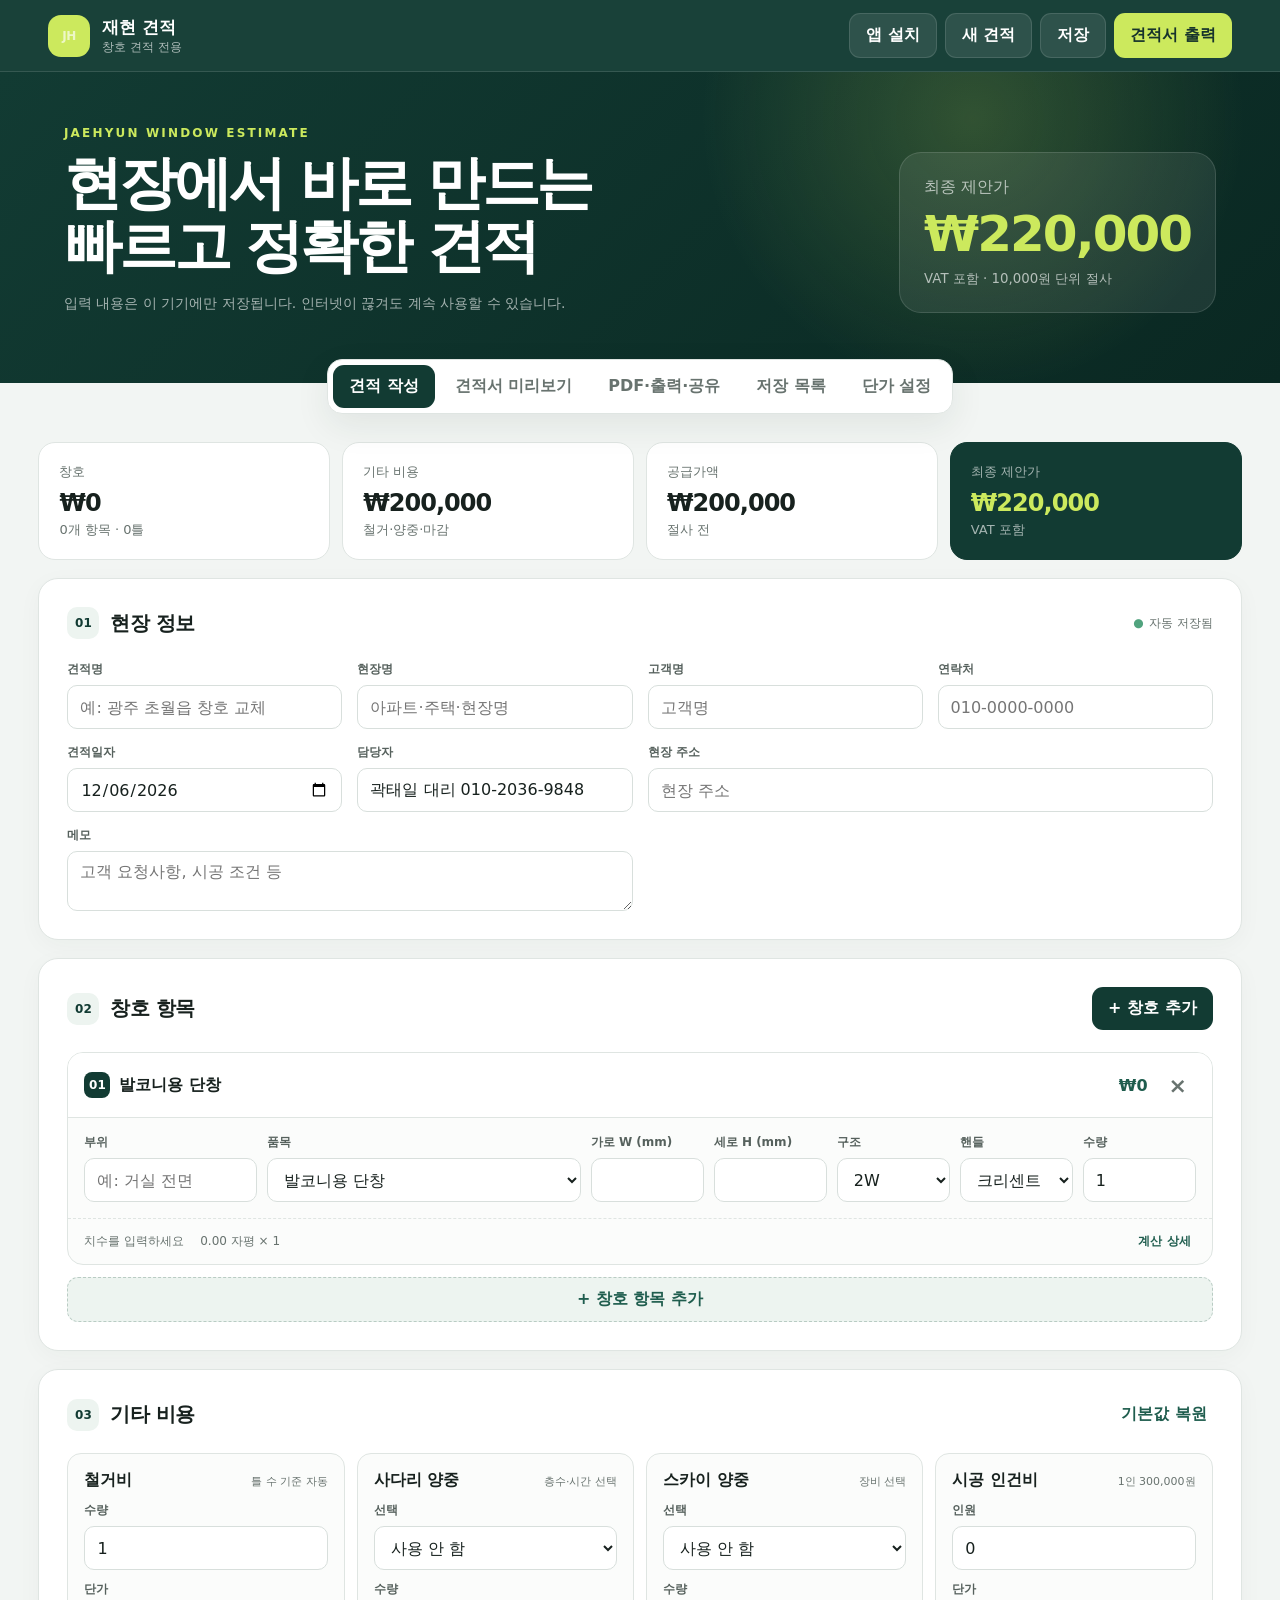
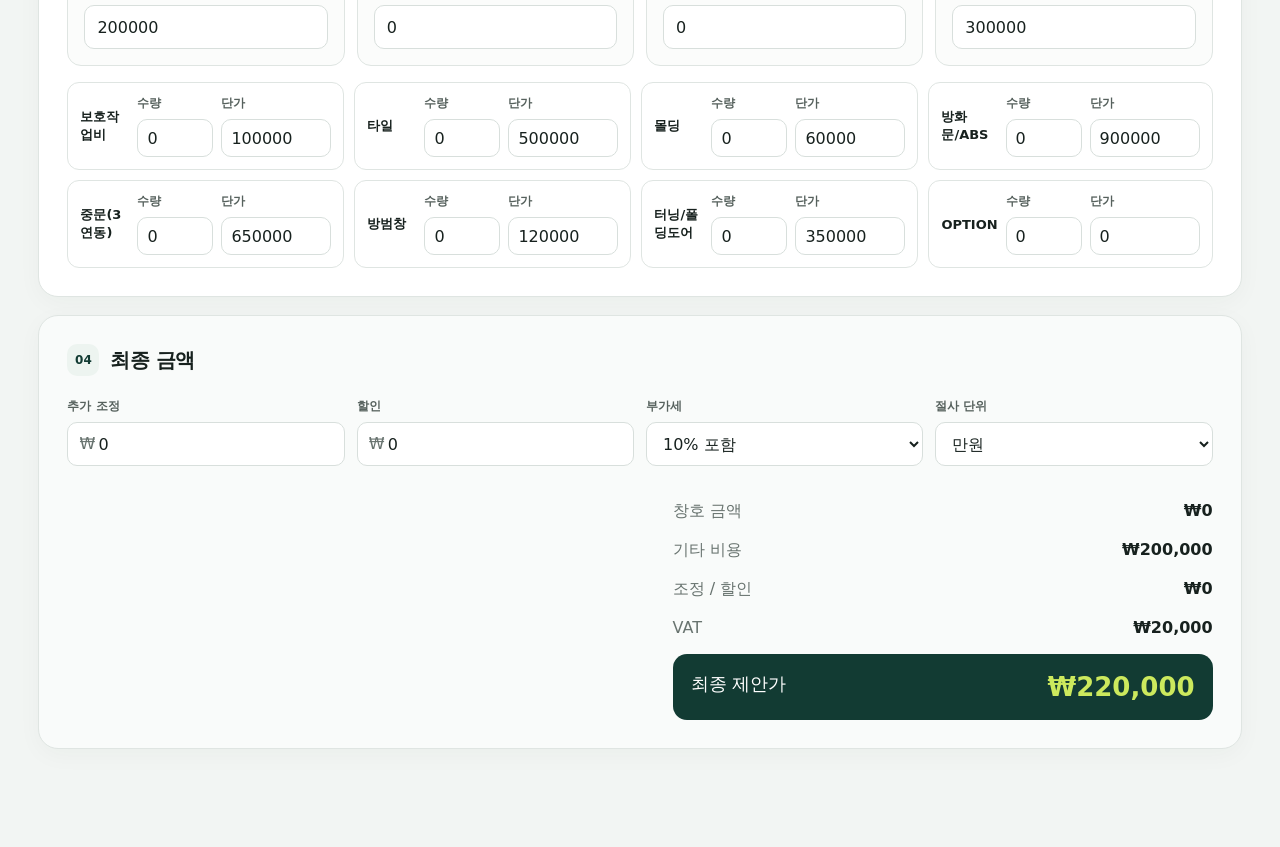
==== commit e839c7d1: "Load fixed modal visibility styles" ====
--- a/index.html
+++ b/index.html
@@ -12,7 +12,18 @@
   <title>재현 견적</title>
   <link rel="manifest" href="./manifest.webmanifest">
   <link rel="icon" href="./icon.svg" type="image/svg+xml">
-  <link rel="stylesheet" href="./styles.css?v=6">
+  <style>
+    @media (display-mode: standalone) {
+      #installModal,
+      .install-action {
+        display: none !important;
+      }
+    }
+  </style>
+  <script>
+    window.JH_IS_APP_MODE = window.matchMedia?.("(display-mode: standalone)")?.matches || window.navigator.standalone === true;
+  </script>
+  <link rel="stylesheet" href="./styles.css?v=8">
 </head>
 <body>
   <header class="app-header">
@@ -334,6 +345,25 @@
     </article>
   </template>
 
-  <script src="./app.js?v=6"></script>
+  <script>
+    (function () {
+      const isAppMode = () => window.JH_IS_APP_MODE || window.matchMedia?.("(display-mode: standalone)")?.matches || window.navigator.standalone === true;
+      const forceCloseInstall = () => {
+        const modal = document.querySelector("#installModal");
+        if (modal && isAppMode()) {
+          modal.hidden = true;
+          modal.style.display = "none";
+          modal.remove();
+        }
+        const installButton = document.querySelector("#installAppBtn");
+        if (installButton && isAppMode()) installButton.hidden = true;
+      };
+      document.addEventListener("DOMContentLoaded", forceCloseInstall);
+      window.addEventListener("pageshow", forceCloseInstall);
+      window.addEventListener("focus", forceCloseInstall);
+      window.JH_FORCE_CLOSE_INSTALL = forceCloseInstall;
+    })();
+  </script>
+  <script src="./app.js?v=7"></script>
 </body>
 </html>
--- a/styles.css
+++ b/styles.css
@@ -16,6 +16,12 @@
 * { box-sizing: border-box; }
 html { background: var(--canvas); color: var(--ink); }
 body { margin: 0; min-width: 320px; }
+@media (display-mode: standalone) {
+  #installModal,
+  .install-action {
+    display: none !important;
+  }
+}
 button, input, select, textarea { font: inherit; }
 button { cursor: pointer; }
 
@@ -218,6 +224,9 @@
   position: fixed; inset: 0; z-index: 200;
   display: grid; place-items: center; padding: 18px;
   background: rgba(11, 25, 21, .54); backdrop-filter: blur(5px);
+}
+.modal-backdrop[hidden] {
+  display: none !important;
 }
 .install-modal {
   position: relative; width: min(720px, 100%); max-height: min(760px, 92vh); overflow: auto;
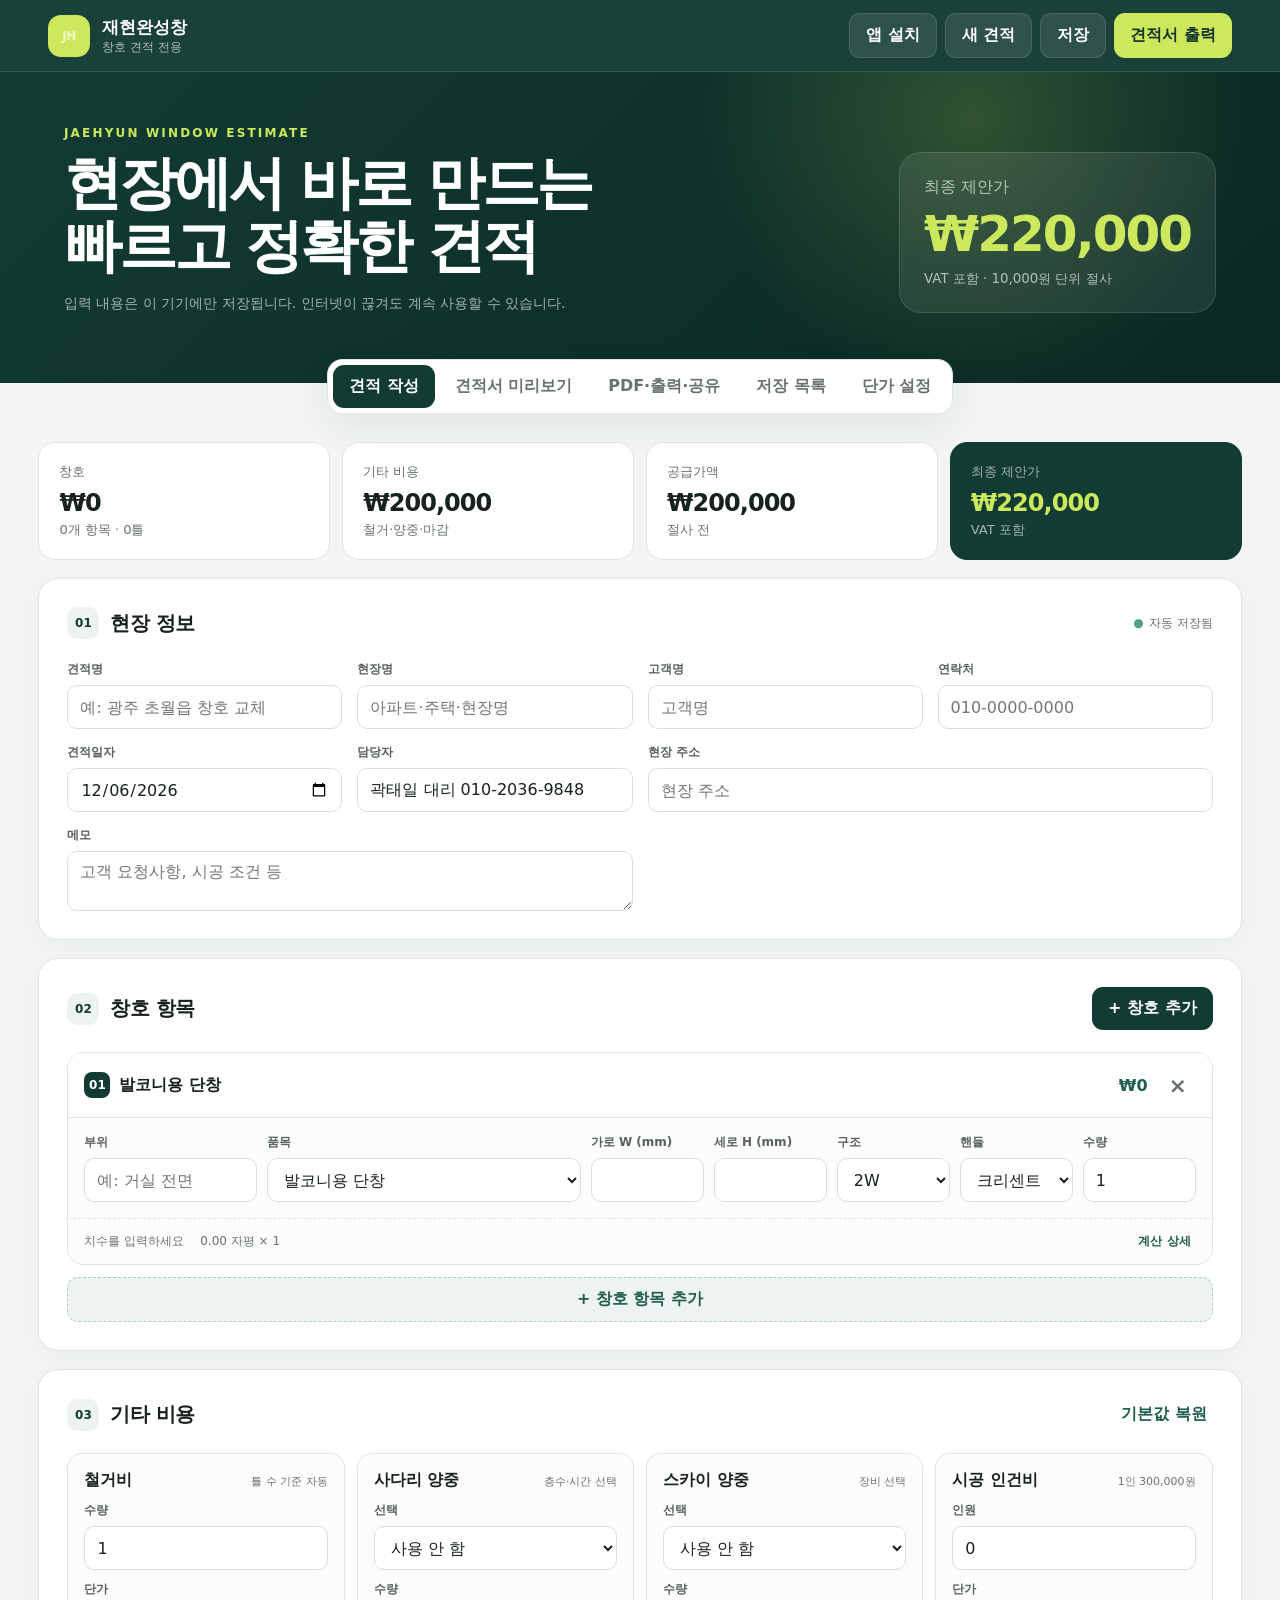
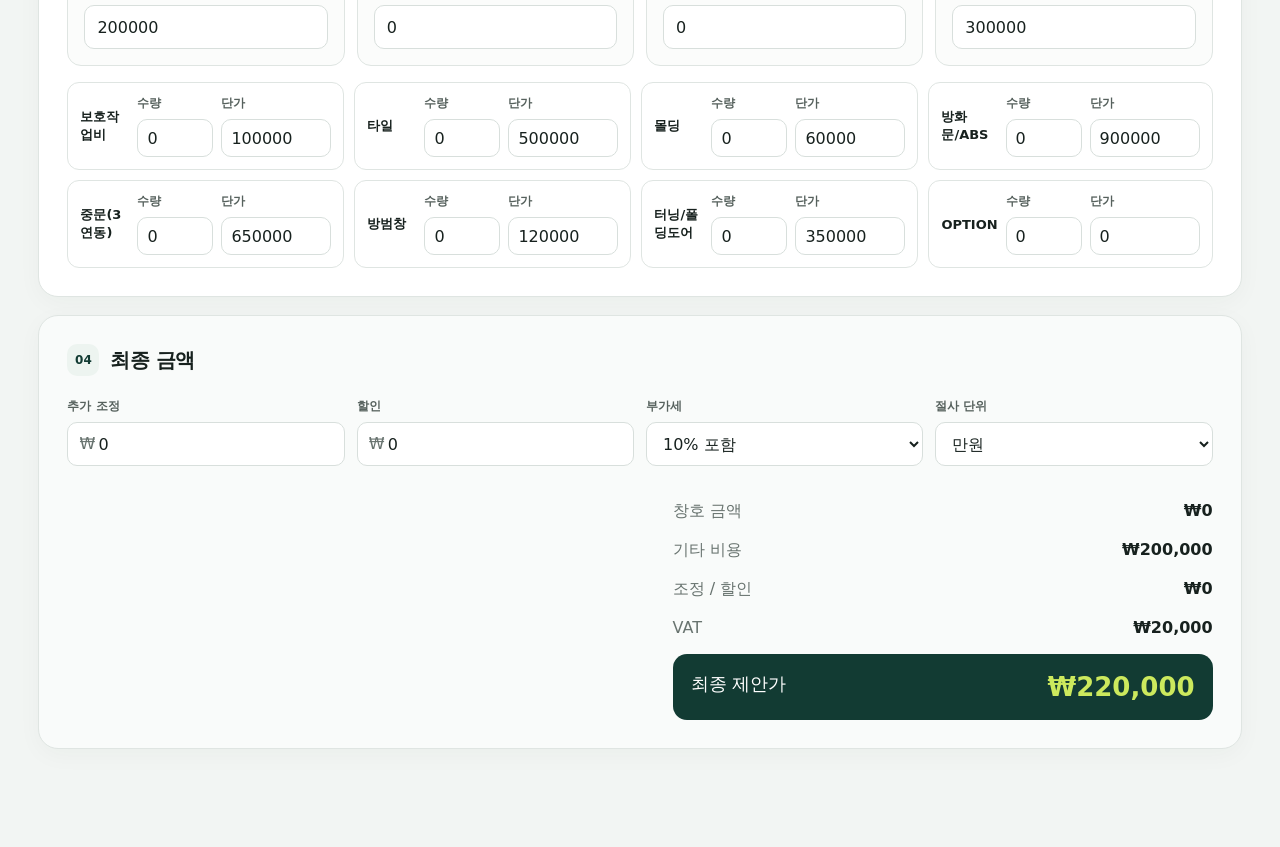
==== commit 11f076ed: "Update app display name to 재현완성창" ====
--- a/index.html
+++ b/index.html
@@ -7,9 +7,9 @@
   <meta name="description" content="재현하늘창 전용 창호 견적 앱">
   <meta name="mobile-web-app-capable" content="yes">
   <meta name="apple-mobile-web-app-capable" content="yes">
-  <meta name="apple-mobile-web-app-title" content="재현견적">
+  <meta name="apple-mobile-web-app-title" content="재현완성창">
   <meta name="apple-mobile-web-app-status-bar-style" content="black-translucent">
-  <title>재현 견적</title>
+  <title>재현완성창</title>
   <link rel="manifest" href="./manifest.webmanifest">
   <link rel="icon" href="./icon.svg" type="image/svg+xml">
   <style>
@@ -23,14 +23,14 @@
   <script>
     window.JH_IS_APP_MODE = window.matchMedia?.("(display-mode: standalone)")?.matches || window.navigator.standalone === true;
   </script>
-  <link rel="stylesheet" href="./styles.css?v=8">
+  <link rel="stylesheet" href="./styles.css?v=9">
 </head>
 <body>
   <header class="app-header">
     <div class="brand">
       <span class="brand-mark" aria-hidden="true">JH</span>
       <div>
-        <strong>재현 견적</strong>
+        <strong>재현완성창</strong>
         <span>창호 견적 전용</span>
       </div>
     </div>
@@ -297,7 +297,7 @@
     <section class="install-modal" role="dialog" aria-modal="true" aria-labelledby="installTitle">
       <button type="button" class="modal-close" id="installCloseBtn" aria-label="설치 안내 닫기">×</button>
       <span class="step">APP</span>
-      <h2 id="installTitle">재현견적앱 설치 안내</h2>
+      <h2 id="installTitle">재현완성창 설치 안내</h2>
       <p id="installMessage">이 기기에서 앱처럼 설치해 홈 화면에서 바로 실행할 수 있습니다.</p>
       <div class="install-steps">
         <article>
@@ -310,7 +310,7 @@
         </article>
         <article>
           <strong>설치 후 사용</strong>
-          <p>홈 화면의 <b>재현견적</b> 아이콘을 누르면 브라우저 주소창 없이 앱처럼 실행됩니다.</p>
+          <p>홈 화면의 <b>재현완성창</b> 아이콘을 누르면 브라우저 주소창 없이 앱처럼 실행됩니다.</p>
         </article>
       </div>
       <div class="inline-actions install-modal-actions">
@@ -364,6 +364,6 @@
       window.JH_FORCE_CLOSE_INSTALL = forceCloseInstall;
     })();
   </script>
-  <script src="./app.js?v=7"></script>
+  <script src="./app.js?v=9"></script>
 </body>
 </html>
